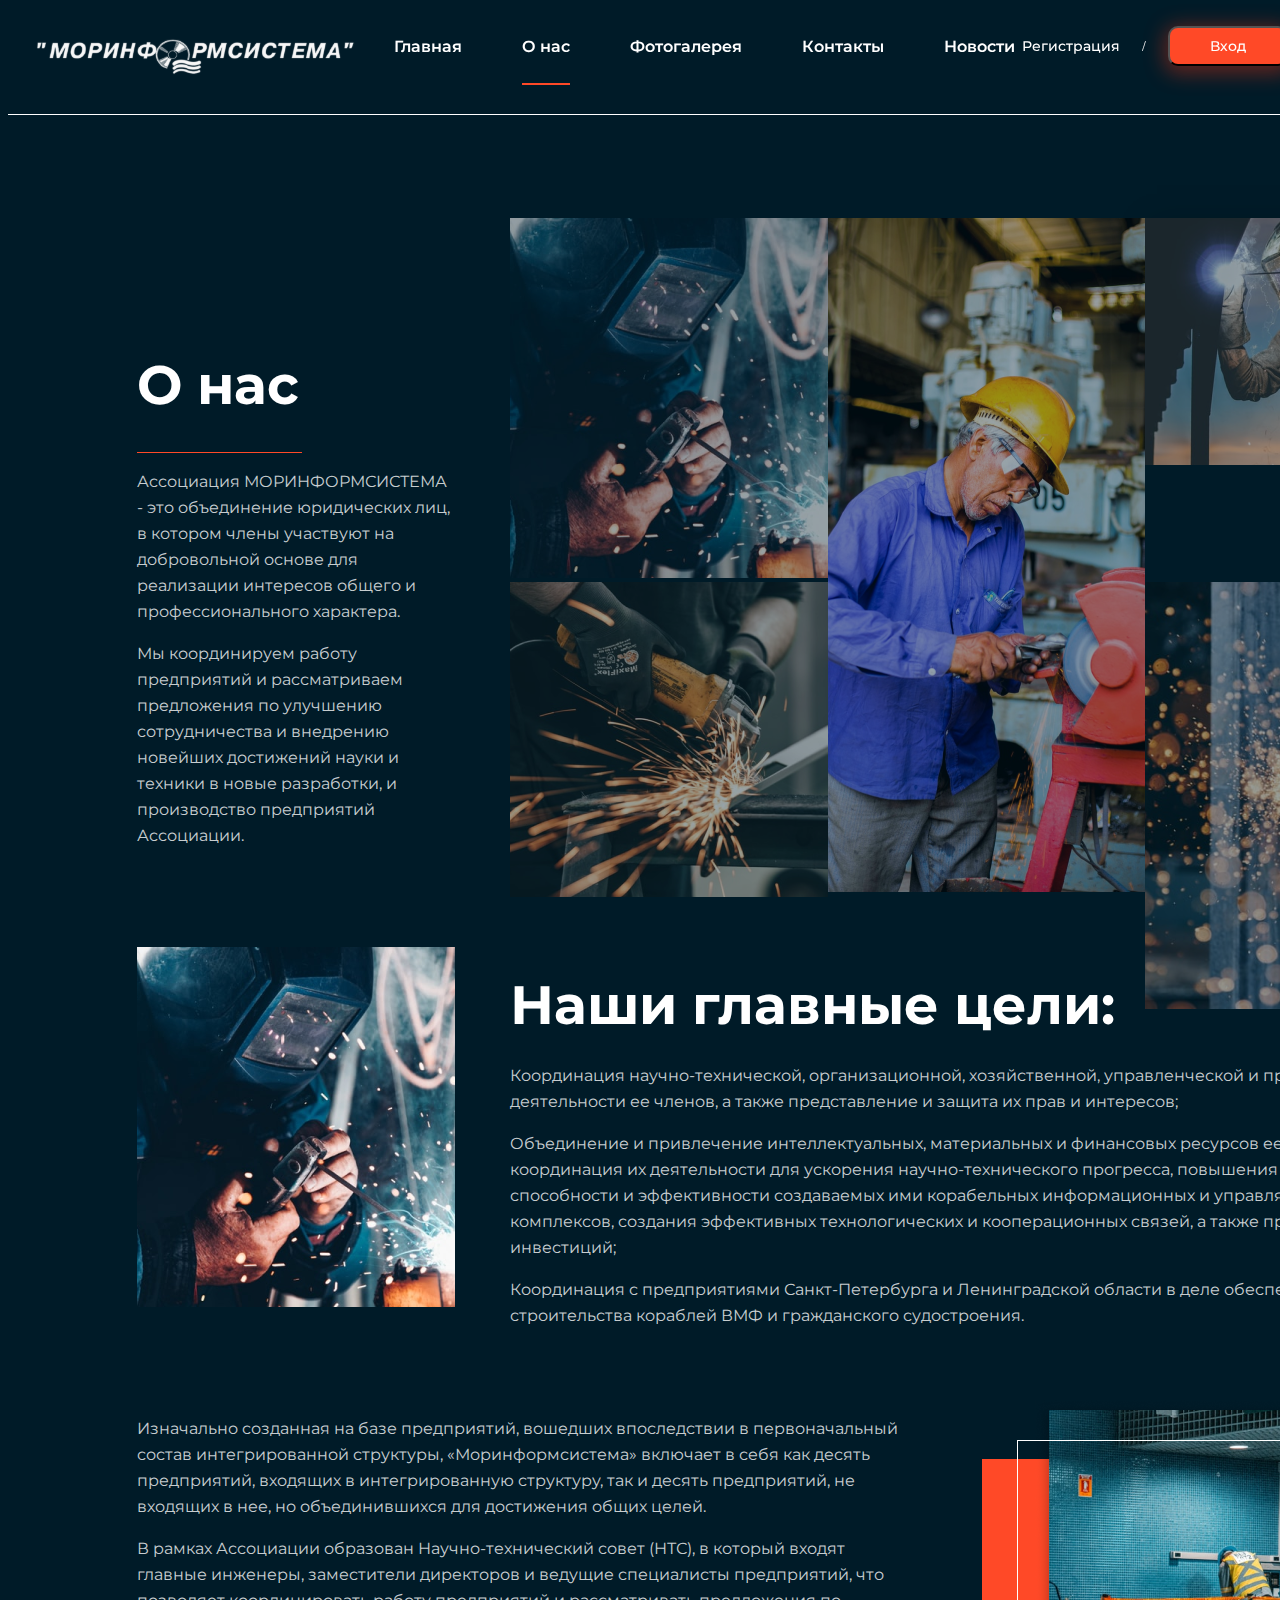
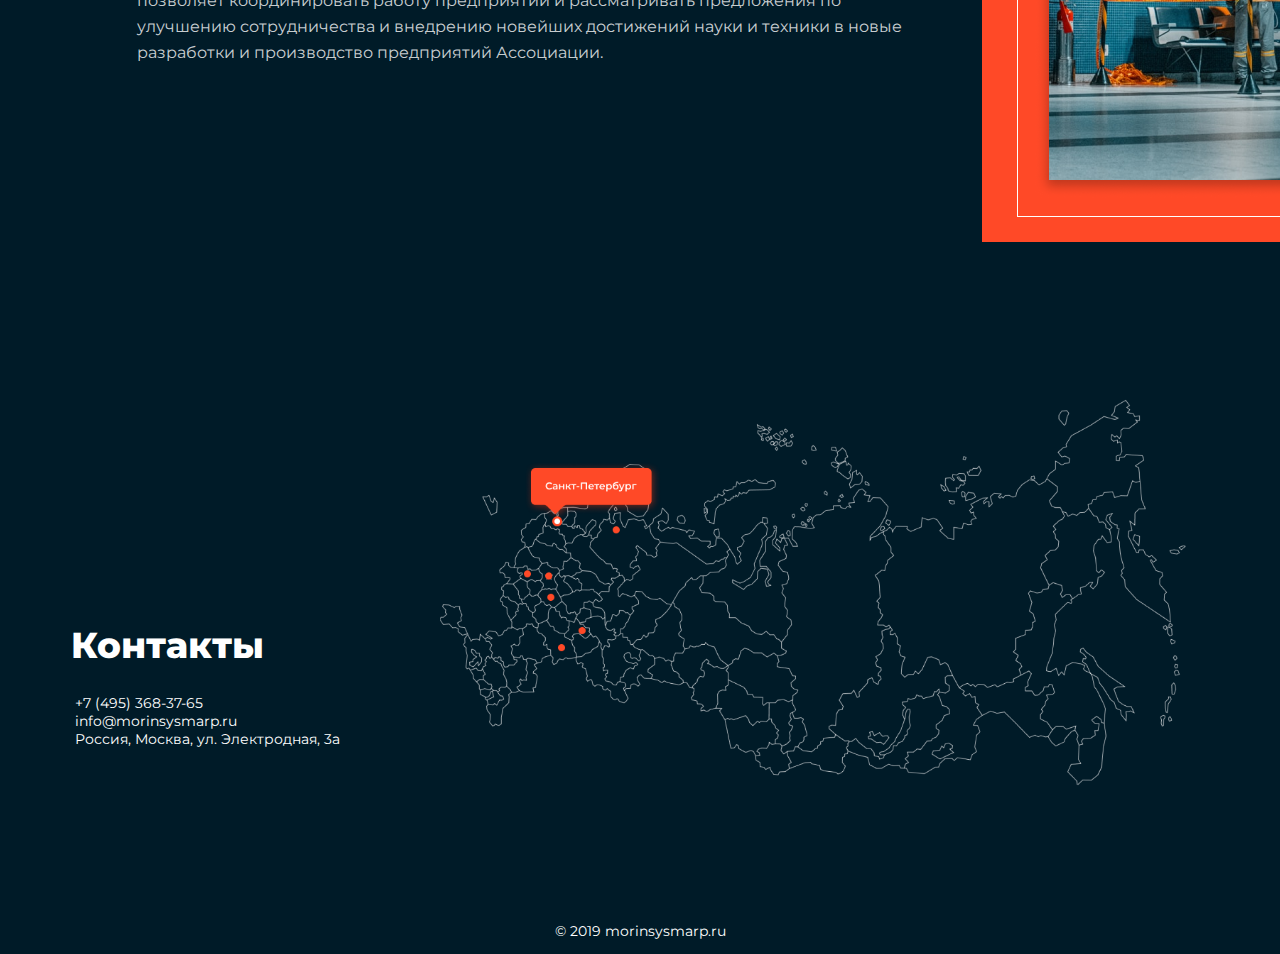
==== task2.html @ afdd2cda "add files" ====
<!DOCTYPE html>
<html lang="ru">

<head>
    <meta charset="UTF-8">
    <meta http-equiv="X-UA-Compatible" content="IE=edge">
    <meta name="viewport" content="width=device-width, initial-scale=1.0">
    <link rel="normalize" href="Normalize.css">
    <link rel="stylesheet" href="style.css">
    <title>Моринформсистема</title>
</head>

<body>
    <header class="header desktop">
        <div class="header__nav">
            <div class="header__nav-logo">
                <img src="img/Rectangle1.svg">
            </div>
            <ul class="header__nav-links">
                <li class="header__item"> <a href="#">Главная</a></li>
                <li class="header__item linedword"> <a href="#">О нас</a></li>
                <li class="header__item"> <a href="#">Фотогалерея</a></li>
                <li class="header__item"> <a href="#">Контакты</a></li>
                <li class="header__item"> <a href="#">Новости</a></li>
            </ul>
            <div class="header__aside">
                <a class="header__aside-link">Регистрация</a>
                <span class="header__aside-dash">/</span>
                <button class="header__aside-enter">Вход</button>
            </div>
        </div>
    </header>
    <main class="aboutpage main">
        <div class="aboutpage container">
            <div class="aboutpage__txt">
                <div class="aboutpage__txt-title">
                    <h2>О нас</h2>
                </div>
                <div class="aboutpage__txt-maintxt">
                    <p>Ассоциация МОРИНФОРМСИСТЕМА - это объединение юридических лиц, в котором члены участвуют на
                        добровольной основе для реализации интересов общего и профессионального характера.</p>
                    <p>Мы координируем работу предприятий и рассматриваем предложения по улучшению сотрудничества и
                        внедрению новейших достижений науки и техники в новые разработки, и производство предприятий
                        Ассоциации.</p>
                </div>
            </div>
            <div class="aboutpage__gallery">
                <div class="aboutpage__gallery-item">
                    <img src="img/Rectangle9.png">
                </div>
                <div class="aboutpage__gallery-item">
                    <img src="img/Rectangle15.png">
                </div>
                <div class="aboutpage__gallery-item">
                    <img src="img/Rectangle16.png">
                </div>
                <div class="aboutpage__gallery-item">
                    <img src="img/Rectangle18.png">
                </div>
                <div class="aboutpage__gallery-item">
                    <img src="img/Rectangle17.png">
                </div>
            </div>
            <div class="aboutpage__imgbox">
                <img src="img/Rectangle9.png">
            </div>
            <div class="aboutpage__goals">
                <div class="aboutpage__goals-title">
                    <h2>Наши главные цели:</h2>
                </div>
                <div class="aboutpage__goals-maintxt">
                    <p>Координация научно-технической, организационной, хозяйственной, управленческой и предприни­
                        мательской деятельности ее членов, а также представление и защита их прав и интересов;</p>
                    <p>Объединение и привлечение интеллектуальных, материальных и финансовых ресурсов ее членов,
                        координация их деятельности для ускорения научно-технического прогресса, повышения конкуренто­
                        способности и эффективности создаваемых ими корабельных информационных и управляющих систем и
                        комплексов, создания эффективных технологических и кооперационных связей, а также привлечение
                        инвестиций;</p>
                    <p>Координация с предприятиями Санкт-Петербурга и Ленинградской области в деле обеспечения
                        строительства кораблей ВМФ и гражданского судостроения.</p>
                </div>
            </div>
            <div class="aboutpage__workman">
                <p>Изначально созданная на базе предприятий, вошедших впоследствии в первоначальный состав
                    интегрированной структуры, «Моринформсистема» включает в себя как десять предприятий, входящих в
                    интегрированную структуру, так и десять предприятий, не входящих в нее, но объединившихся для
                    достижения общих целей.</p>
                <p>В рамках Ассоциации образован Научно-технический совет (НТС), в который входят главные инженеры,
                    заместители директоров и ведущие специалисты предприятий, что позволяет координировать работу
                    предприятий и рассматривать предложения по улучшению сотрудничества и внедрению новей­ших достижений
                    науки и техники в новые разработки и производство предприятий Ассоциации.</p>
            </div>
            <div class="aboutpage__workmanimg">
                <div class="card__thumb">
                    <img src="img/Group 4.png">
                </div>
            </div>
        </div>
    </main>
    <footer>
        <div class="footercont">
            <div class="contact">
                <h3 class="contact_title">Контакты</h3>
                <div class="footer_contact-info">
                    <img src="https://morinsysmarp.ru/wp-content/themes/sea-inform-system/img/footer_icon/phone.svg"
                        alt="" class="footer_contact-info_icon">
                    <a href="tel:+74953683765" class="footer_contact-info_text">+7 (495) 368-37-65</a>
                </div>
                <div class="footer_contact-info">
                    <img src="https://morinsysmarp.ru/wp-content/themes/sea-inform-system/img/footer_icon/mail.svg"
                        alt="" class="footer_contact-info_icon">
                    <a href="email:info@morinsysmarp.ru" class="footer_contact-info_text">info@morinsysmarp.ru</a>
                </div>
                <div class="footer_contact-info">
                    <img id="homeicon"
                        src="https://morinsysmarp.ru/wp-content/themes/sea-inform-system/img/footer_icon/home.svg"
                        alt="" class="footer_contact-info_icon">
                    <label class="footer_contact-info_text" for="homeicon">Россия, Москва,
                        ул.&nbsp;Электродная,&nbsp;3а</label>
                </div>
            </div>
            <div class="map">
                <img src="img/Group 66.png">
            </div>
        </div>
        <p class="copy">© 2019 morinsysmarp.ru</p>
    </footer>
</body>

</html>
---- style.css ----
@import url('https://fonts.googleapis.com/css2?family=Montserrat&display=swap');
.header__nav-links{
    list-style-type: none;
    display: flex;
    flex-flow: nowrap;
    flex-direction: row;
    padding-left: 0%;
}
body{
    background-color: #001B28;
    
}
.aboutpage,.main{
    padding-left: 5%;
    padding-right: 5%;
}
.header__nav{
    position: fixed;
    z-index: 99;
    border-bottom: 1px solid #fff;
    display: flex;
    justify-content: space-between;
    flex-direction: row;
    padding-top: 13px;
    padding-bottom: 13px;
    width: 100%;
    height: 80px;
}
.header__item{
    padding-left: 60px;
    width: auto;
}
.linedword {
    padding: 0px;
    margin-left: 60px;
    padding-bottom: -65px;
    border-bottom: 2px solid #ff4927;
}
a{
    text-decoration:none;
    font-family: 'Montserrat', sans-serif;
font-style: normal;
font-weight: 600;
font-size: 16px;
line-height: 20px;
color: #FFFFFF;
}
.header__aside{
    text-align: center;
    display: block;
    margin-top: 5px;
}
.header__item:nth-child(1){
    padding-left: 0px;
}
.header__nav-logo{
    margin-top: 15px;
}
.header__aside-link{
    font-weight: 500;
font-size: 14px;
line-height: 17px;
}
.header__aside-enter{
    width: 120px;
height: 40px;
    font-family: 'Montserrat', sans-serif;
    color: #FFFFFF;
    font-weight: 500;
font-size: 14px;
line-height: 17px;
    background: #FF4927;
box-shadow: 0px 4px 20px 4px rgba(237, 51, 17, 0.4);
border-radius: 10px;
}
.header__aside-dash{
    color: #FFFFFF;
    font-weight: 500;
font-size: 14px;
line-height: 17px;
padding-left: 18px;
padding-right: 18px;
}
.aboutpage__gallery{
    grid-column-start: 2;
    grid-column-end: 4;
    grid-row-start: 1;
    grid-row-end: 2;
    max-width: 953px;
    max-height: 674px;
    display: grid;
  }
  .aboutpage__gallery-item:nth-child(1) {
    cursor: zoom-in;
    opacity: .6;
    max-width: 318px;
    transition: opacity .3s, transform .3s;
    grid-row: 1 / 2;
    grid-column: 1 / 2;
  }
  .aboutpage__gallery-item:nth-child(1):hover {
    z-index: 5;
    transform: scale(1.1);
    opacity: 1
}
  
  .aboutpage__gallery-item:nth-child(2)  {
    cursor: zoom-in;
    opacity: .6;
    max-width: 318px;
    transition: opacity .3s, transform .3s;
    grid-row: 2 / 3;
    grid-column: 1 / 2;
}
.aboutpage__gallery-item:nth-child(2):hover {
    z-index: 5;
    transform: scale(1.1);
    opacity: 1
}
  .aboutpage__gallery-item:nth-child(3) {
    cursor: zoom-in;
    opacity: .6;
    max-width: 318px;
    transition: opacity .3s, transform .3s;
    grid-row: 1 / 3;
    grid-column: 2 / 3;
  }
.aboutpage__gallery-item:nth-child(3):hover {
    z-index: 5;
    opacity: 1;
    transform: scale(1.1)
}
  .aboutpage__gallery-item:nth-child(4) {
    cursor: zoom-in;
    opacity: .6;
    max-width: 317px;
    box-shadow: 16px 16px 30px 4px rgba(0, 0, 0, .5);
    transition: opacity .3s, transform .3s;
    grid-row: 1 / 2;
    grid-column: 3 / 4;
}
.aboutpage__gallery-item:nth-child(4):hover {
    z-index: 5;
    opacity: 1;
    transform: scale(1.1) translate(5%, 5%)
}
  .aboutpage__gallery-item:nth-child(5) {
    cursor: zoom-in;
    opacity: .6;
    max-width: 317px;
    transition: opacity .3s, transform .3s;
    grid-column: 3 / 4;
  grid-row: 2 / 4;
}
.aboutpage__gallery-item:nth-child(5):hover {
    z-index: 5;
    opacity: 1;
    transform: scale(1.1) translate(4%, -5%)
}
.aboutpage__txt-title{
    font-family: 'Montserrat';
font-style: normal;
font-weight: 800;
font-size: 36px;
line-height: 44px;
color: #FFFFFF;
border-bottom: 1px solid #ff4927; 
max-width: 165px;
}

.aboutpage__txt-maintxt,.aboutpage__goals-maintxt,.aboutpage__workman{
    font-family: 'Montserrat';
font-style: normal;
font-weight: 400;
font-size: 16px;
line-height: 26px;
color: rgba(255, 255, 255, 0.8);
}
.aboutpage,.container{
    display: grid;
    gap: 55px;
    padding-top: 105px;
}
.aboutpage__txt{
    grid-column-start: 1;
    grid-column-end: 2;
    grid-row-start: 1;
    grid-row-end: 2;
    margin-top: 100px;
    max-width: 435px;
}
.aboutpage__imgbox{
    grid-column-start: 1;
    grid-column-end: 2;
    grid-row-start: 2;
    grid-row-end: 3;
}
.aboutpage__goals{
    grid-column-start: 2;
    grid-column-end: 4;
    grid-row-start: 2;
    grid-row-end: 3;  
}
.aboutpage__goals-title,.contact_title{
    font-family: 'Montserrat';
font-style: normal;
font-weight: 800;
font-size: 36px;
line-height: 26px;
color: #FFFFFF;
}
.aboutpage__workman{
    grid-column-start: 1;
    grid-column-end: 3;
    grid-row-start: 3;
    grid-row-end: 4;  
}
.aboutpage__workmanimg{
    grid-column-start: 3;
    grid-column-end: 4;
    grid-row-start: 3;
    grid-row-end: 4; 
    z-index: 2; 
}
footer{
    padding-left: 5%;
    padding-right: 5%;
}
.footercont{
    display: grid;
    gap: 100px;
    max-width: 1400px;
    max-height: 760px;
}
.contact{
    grid-column-start: 1;
    grid-column-end: 2;
    grid-row-start: 1;
    grid-row-end: 2;
    margin-top: 350px;
}
.map{
    grid-column-start: 2;
    grid-column-end: 5;
    grid-row-start: 1;
    grid-row-end: 2; 
 
}
.map img{
    max-width: 97%;
}
.footer_contact-info_text{
    font-family: 'Montserrat';
font-style: normal;
font-weight: 400;
font-size: 14px;
line-height: 17px;
color: #FFFFFF;
}
.copy{
    font-family: 'Montserrat';
font-style: normal;
font-weight: 400;
font-size: 14px;
line-height: 17px;
color: #FFFFFF;
text-align: center;
padding-top: 10%;
}
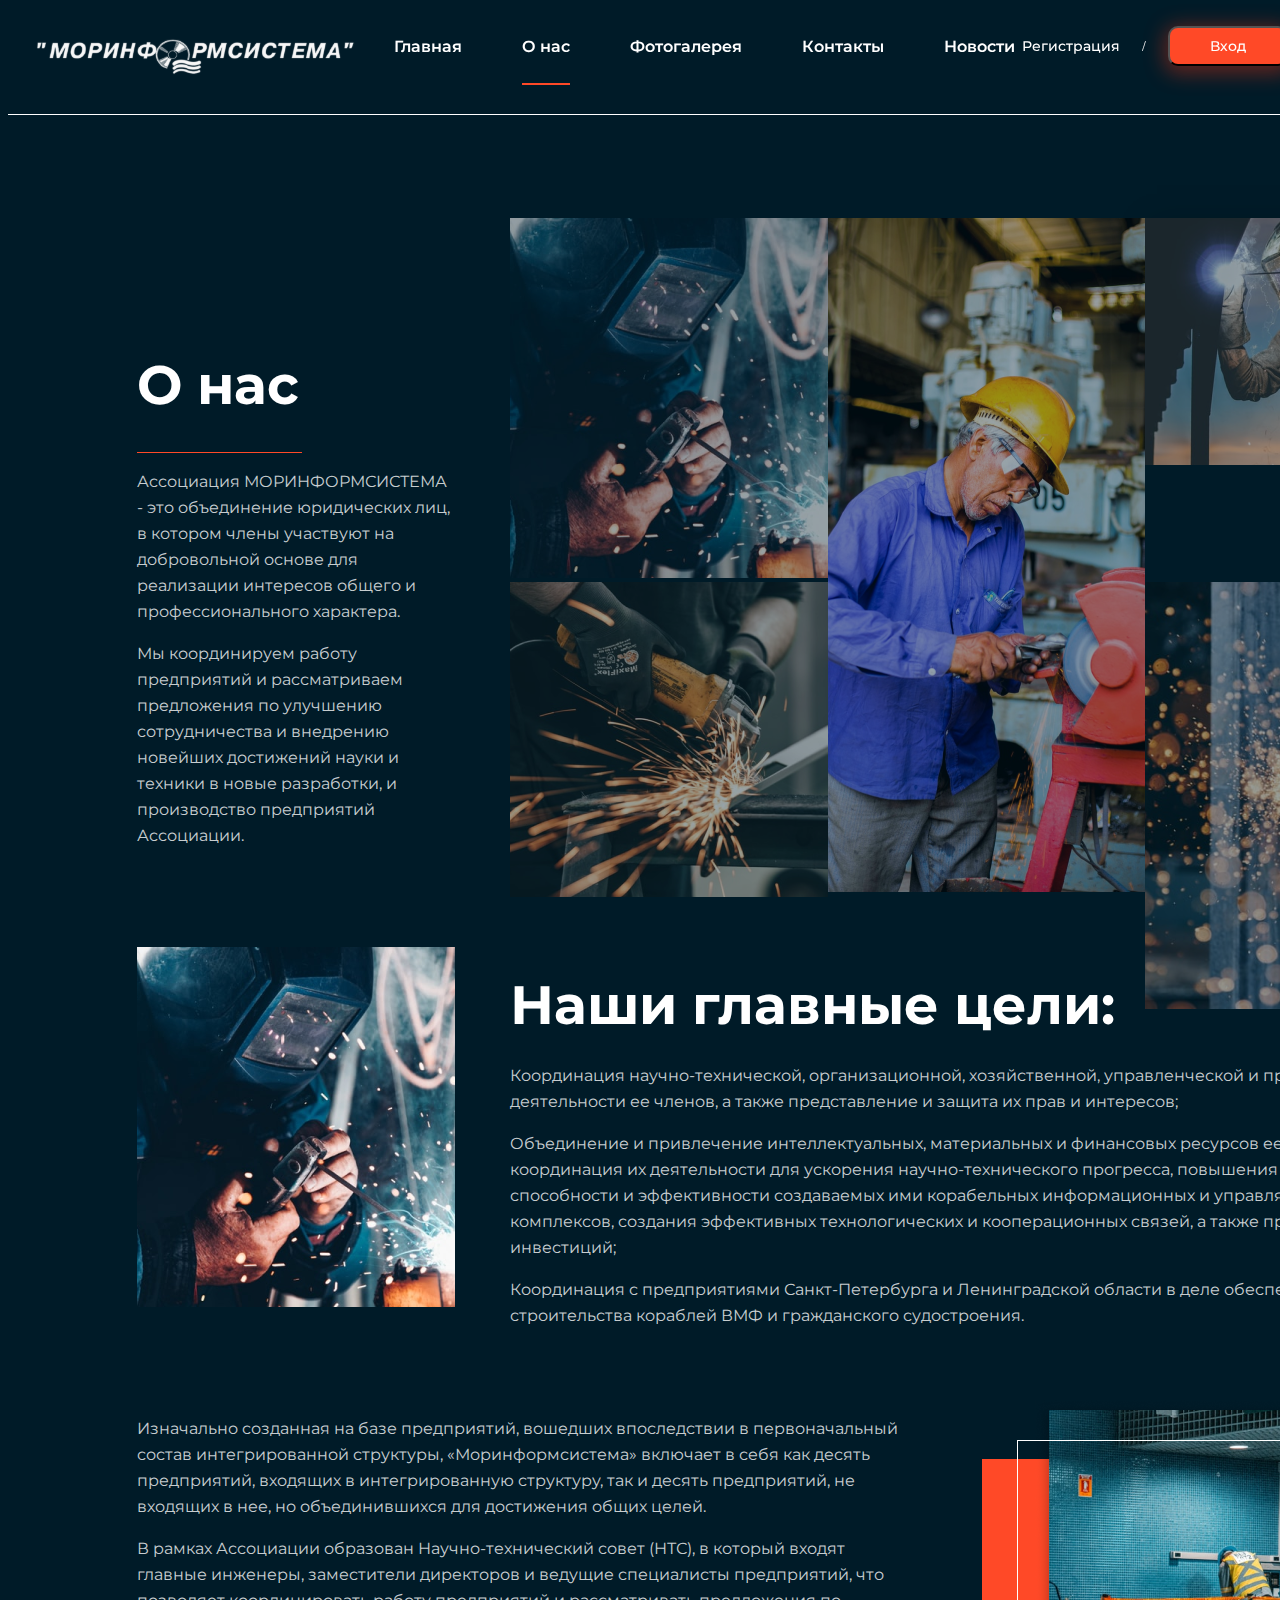
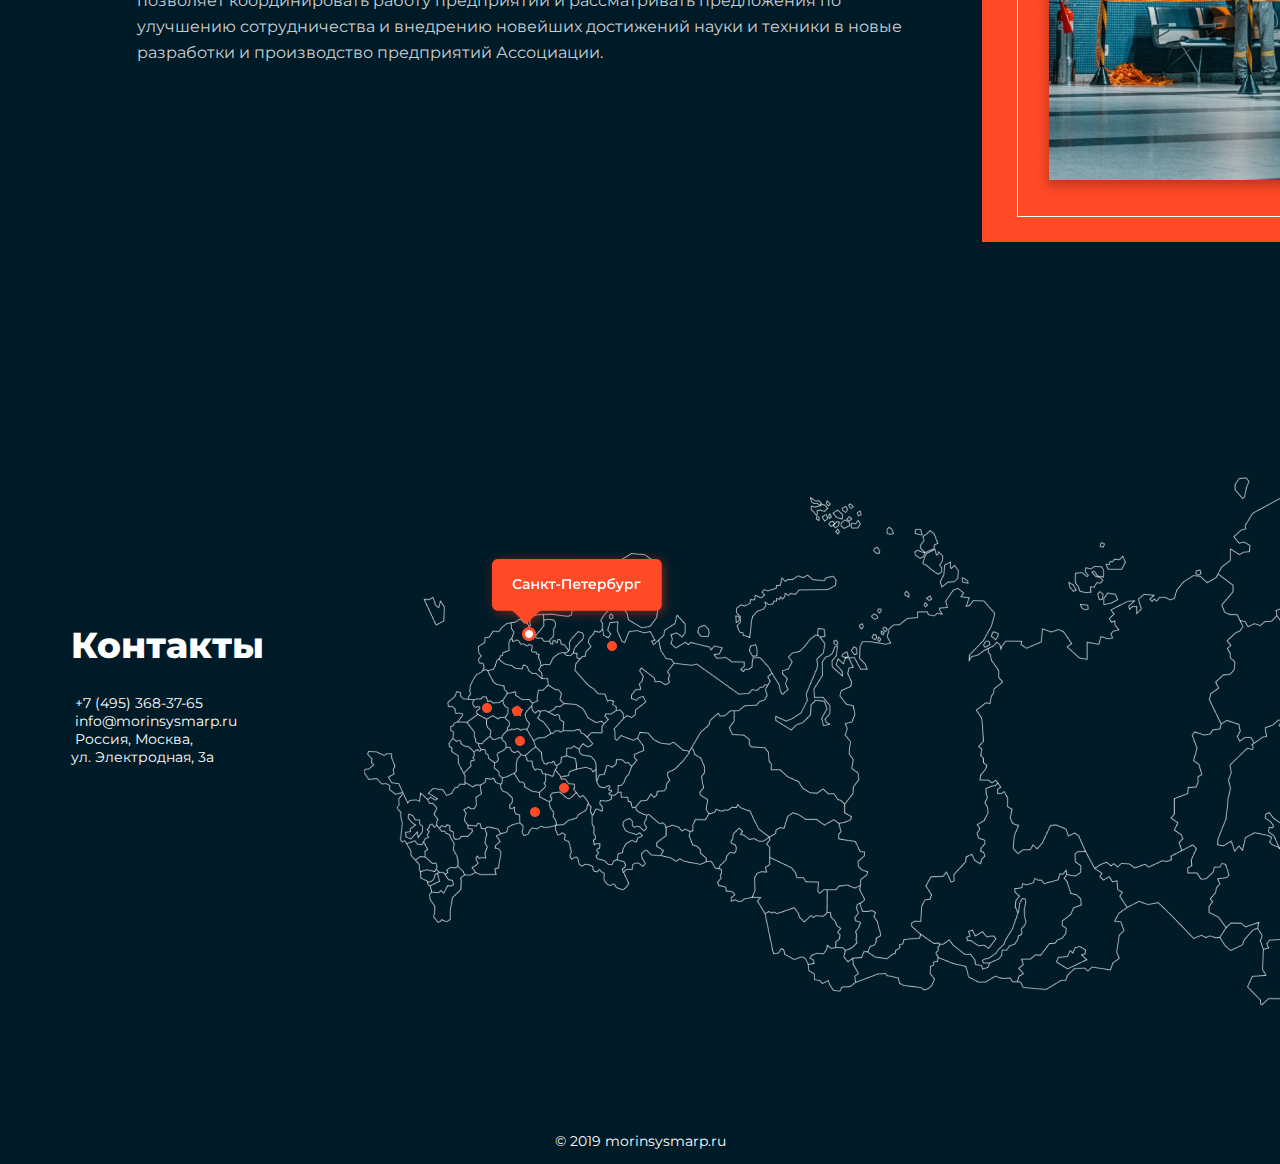
==== commit bdb8f015: "fix footer" ====
--- a/task2.html
+++ b/task2.html
@@ -99,19 +99,19 @@
     </main>
     <footer>
         <div class="footercont">
-            <div class="contact">
+            <div class="footercont__contact">
                 <h3 class="contact_title">Контакты</h3>
-                <div class="footer_contact-info">
+                <div class="footercont__contact-info">
                     <img src="https://morinsysmarp.ru/wp-content/themes/sea-inform-system/img/footer_icon/phone.svg"
                         alt="" class="footer_contact-info_icon">
                     <a href="tel:+74953683765" class="footer_contact-info_text">+7 (495) 368-37-65</a>
                 </div>
-                <div class="footer_contact-info">
+                <div class="footercont__contact-info">
                     <img src="https://morinsysmarp.ru/wp-content/themes/sea-inform-system/img/footer_icon/mail.svg"
                         alt="" class="footer_contact-info_icon">
                     <a href="email:info@morinsysmarp.ru" class="footer_contact-info_text">info@morinsysmarp.ru</a>
                 </div>
-                <div class="footer_contact-info">
+                <div class="footercont__contact-info">
                     <img id="homeicon"
                         src="https://morinsysmarp.ru/wp-content/themes/sea-inform-system/img/footer_icon/home.svg"
                         alt="" class="footer_contact-info_icon">
@@ -119,7 +119,7 @@
                         ул.&nbsp;Электродная,&nbsp;3а</label>
                 </div>
             </div>
-            <div class="map">
+            <div class="footercont__contact-map">
                 <img src="img/Group 66.png">
             </div>
         </div>
--- a/style.css
+++ b/style.css
@@ -232,14 +232,14 @@
     max-width: 1400px;
     max-height: 760px;
 }
-.contact{
+.footercont__contact{
     grid-column-start: 1;
     grid-column-end: 2;
     grid-row-start: 1;
     grid-row-end: 2;
     margin-top: 350px;
 }
-.map{
+.footercont__contact-map{
     grid-column-start: 2;
     grid-column-end: 5;
     grid-row-start: 1;
